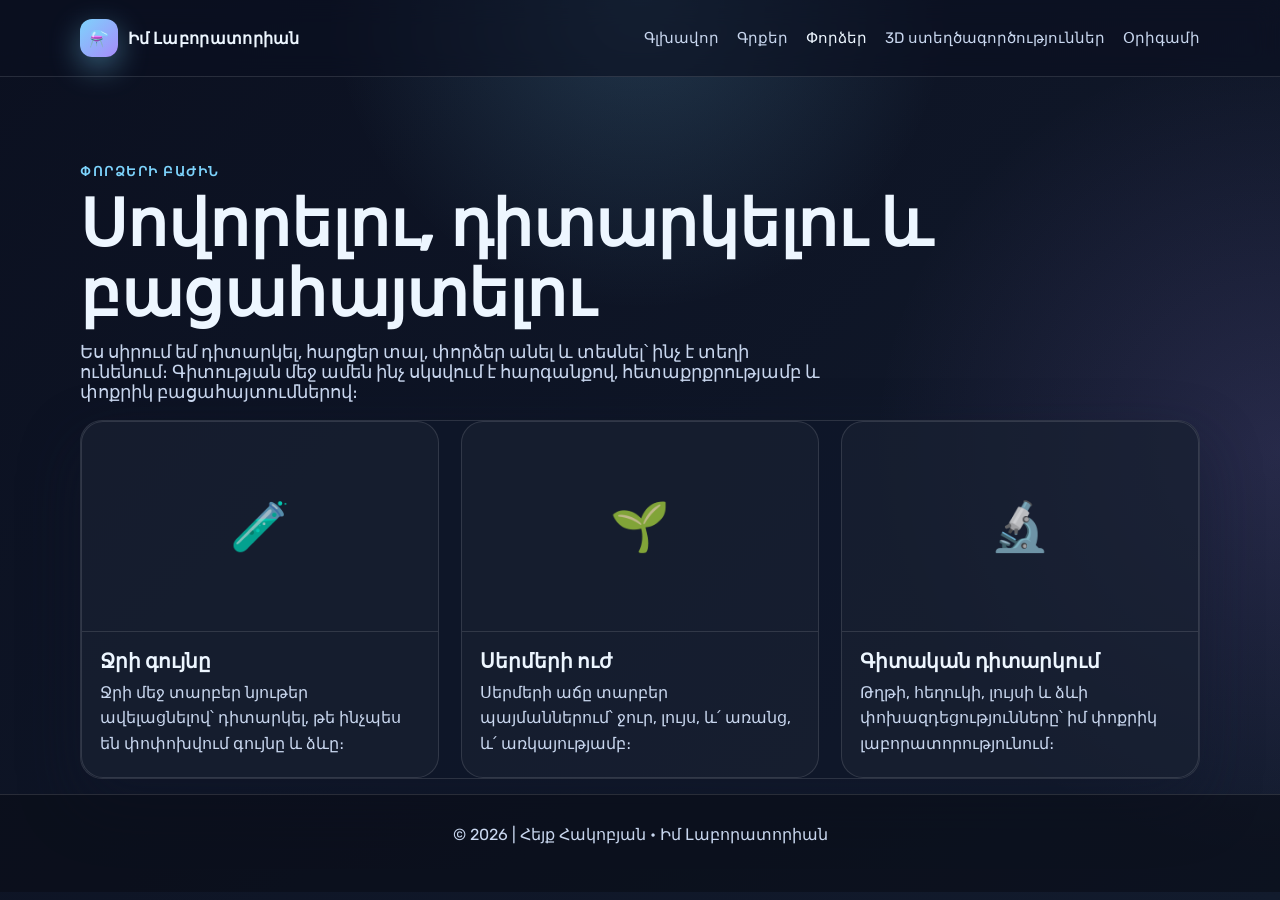
==== pages/3d-creations.html @ 31de684d "Create a simple Armenian creative lab website for Hayk's creations and project structure." ====
<!DOCTYPE html>
<html lang="hy">
  <head>
    <meta charset="UTF-8" />
    <meta name="viewport" content="width=device-width, initial-scale=1.0" />
    <title>Փորձեր • Իմ Լաբորատորիան</title>
    <link rel="preconnect" href="https://fonts.googleapis.com" />
    <link rel="preconnect" href="https://fonts.gstatic.com" crossorigin />
    <link href="https://fonts.googleapis.com/css2?family=Rubik:wght@400;500;700;800&display=swap" rel="stylesheet" />
    <link rel="stylesheet" href="../css/global.css" />
    <link rel="stylesheet" href="../css/home.css" />
  </head>
  <body class="experiments-page">
    <header class="topbar">
      <div class="container nav-wrap">
        <a class="brand" href="../index.html">
          <span class="brand-mark">⚗️</span>
          <span>Իմ Լաբորատորիան</span>
        </a>

        <nav class="main-nav" aria-label="Հիմնական նավիգացիա">
          <a href="../index.html">Գլխավոր</a>
          <a href="books.html">Գրքեր</a>
          <a href="experiments.html" class="active">Փորձեր</a>
          <a href="3d-creations.html">3D ստեղծագործություններ</a>
          <a href="origamis.html">Օրիգամի</a>
        </nav>
      </div>
    </header>

    <main class="page-shell container">
      <section class="page-hero">
        <p class="eyebrow">Փորձերի բաժին</p>
        <h1 class="page-title">Սովորելու, դիտարկելու և բացահայտելու</h1>
        <p class="page-subtitle">
          Ես սիրում եմ դիտարկել, հարցեր տալ, փորձեր անել և տեսնել՝ ինչ է տեղի ունենում։
          Գիտության մեջ ամեն ինչ սկսվում է հարգանքով, հետաքրքրությամբ և փոքրիկ բացահայտումներով։
        </p>
      </section>

      <section class="page-hero-block content-panel">
        <div class="gallery-grid">
          <figure class="gallery-item">
            <div class="gallery-visual">🧪</div>
            <figcaption>
              <h3>Ջրի գույնը</h3>
              <p>Ջրի մեջ տարբեր նյութեր ավելացնելով՝ դիտարկել, թե ինչպես են փոփոխվում գույնը և ձևը։</p>
            </figcaption>
          </figure>

          <figure class="gallery-item">
            <div class="gallery-visual">🌱</div>
            <figcaption>
              <h3>Սերմերի ուժ</h3>
              <p>Սերմերի աճը տարբեր պայմաններում՝ ջուր, լույս, և՛ առանց, և՛ առկայությամբ։</p>
            </figcaption>
          </figure>

          <figure class="gallery-item">
            <div class="gallery-visual">🔬</div>
            <figcaption>
              <h3>Գիտական դիտարկում</h3>
              <p>Թղթի, հեղուկի, լույսի և ձևի փոխազդեցությունները՝ իմ փոքրիկ լաբորատորությունում։</p>
            </figcaption>
          </figure>
        </div>
      </section>
    </main>

    <footer class="site-footer">
      <div class="container footer-wrap">
        <p>© 2026 | Հեյք Հակոբյան • Իմ Լաբորատորիան</p>
      </div>
    </footer>
  </body>
</html>
---- css/global.css ----
* {
  margin: 0;
  padding: 0;
  box-sizing: border-box;
}

:root {
  --bg-dark: #0b1020;
  --bg-mid: #121b2d;
  --panel: rgba(17, 24, 39, 0.74);
  --panel-light: rgba(255, 255, 255, 0.08);
  --text: #edf6ff;
  --muted: #c9d7ef;
  --accent: #7dd3fc;
  --accent-2: #a78bfa;
  --accent-3: #f9a8d4;
  --success: #34d399;
  --shadow: 0 24px 60px rgba(15, 23, 42, 0.45);
  --border: rgba(255, 255, 255, 0.12);
  --radius: 22px;
}

html {
  scroll-behavior: smooth;
}

body {
  font-family: "Rubik", sans-serif;
  color: var(--text);
  background:
    radial-gradient(circle at top, rgba(125, 211, 252, 0.18), transparent 28%),
    radial-gradient(circle at right, rgba(167, 139, 250, 0.15), transparent 30%),
    linear-gradient(135deg, var(--bg-dark) 0%, var(--bg-mid) 100%);
  min-height: 100vh;
}

img {
  max-width: 100%;
  display: block;
}

a {
  text-decoration: none;
  color: inherit;
}

button,
input,
textarea,
select {
  font: inherit;
}

.container {
  width: min(1120px, calc(100% - 32px));
  margin: 0 auto;
}

.topbar {
  position: sticky;
  top: 0;
  z-index: 20;
  backdrop-filter: blur(12px);
  background: rgba(11, 16, 32, 0.6);
  border-bottom: 1px solid var(--border);
}

.nav-wrap {
  display: flex;
  align-items: center;
  justify-content: space-between;
  min-height: 76px;
  gap: 20px;
}

.brand {
  display: inline-flex;
  align-items: center;
  gap: 10px;
  font-weight: 700;
  letter-spacing: 0.02em;
}

.brand-mark {
  display: inline-flex;
  align-items: center;
  justify-content: center;
  width: 38px;
  height: 38px;
  border-radius: 12px;
  background: linear-gradient(135deg, var(--accent), var(--accent-2));
  box-shadow: 0 10px 30px rgba(125, 211, 252, 0.42);
}

.main-nav {
  display: flex;
  align-items: center;
  flex-wrap: wrap;
  gap: 18px;
}

.main-nav a {
  color: var(--muted);
  font-size: 0.95rem;
  transition: color 0.2s ease;
}

.main-nav a:hover,
.main-nav a.active {
  color: var(--text);
}

main {
  padding-bottom: 72px;
}

.site-footer {
  padding: 30px 0 48px;
  border-top: 1px solid var(--border);
  background: rgba(9, 13, 22, 0.6);
}

.footer-wrap {
  display: flex;
  justify-content: center;
  color: var(--muted);
  text-align: center;
}

.section-heading {
  margin-bottom: 26px;
}

.eyebrow {
  display: inline-block;
  margin-bottom: 10px;
  color: var(--accent);
  font-size: 0.8rem;
  letter-spacing: 0.12em;
  text-transform: uppercase;
}

h1, h2, h3, h4 {
  line-height: 1.1;
}

h1 {
  font-size: clamp(2.3rem, 4vw, 4.5rem);
  margin-bottom: 18px;
}

h2 {
  font-size: clamp(1.8rem, 2.5vw, 2.8rem);
}

h3 {
  font-size: 1.5rem;
}

.button {
  display: inline-flex;
  align-items: center;
  justify-content: center;
  min-height: 48px;
  padding: 0 22px;
  border-radius: 999px;
  border: 1px solid transparent;
  font-weight: 700;
  transition: transform 0.2s ease, box-shadow 0.2s ease, border-color 0.2s ease;
}

.button:hover {
  transform: translateY(-2px);
}

.button.primary {
  background: linear-gradient(135deg, var(--accent), var(--accent-2));
  color: #07111c;
  box-shadow: 0 18px 36px rgba(125, 211, 252, 0.32);
}

.button.secondary {
  border-color: var(--border);
  background: rgba(255, 255, 255, 0.04);
  color: var(--text);
}

.page-shell {
  padding: 52px 0 15px;
}

.page-hero {
  padding: 32px 0 18px;
}

.page-title {
  font-size: clamp(2.4rem, 5vw, 4rem);
  margin-bottom: 12px;
}

.page-subtitle {
  max-width: 760px;
  font-size: 1.1rem;
  color: var(--muted);
}

.content-panel {
  background: rgba(15, 23, 42, 0.75);
  border: 1px solid var(--border);
  border-radius: var(--radius);
  box-shadow: var(--shadow);
}

.gallery-grid {
  display: grid;
  grid-template-columns: repeat(auto-fit, minmax(220px, 1fr));
  gap: 22px;
}

.gallery-item {
  border-radius: var(--radius);
  border: 1px solid var(--border);
  background: rgba(255, 255, 255, 0.03);
  overflow: hidden;
}

.gallery-visual {
  min-height: 210px;
  display: flex;
  align-items: center;
  justify-content: center;
  font-size: 3rem;
  color: rgba(255, 255, 255, 0.82);
  border-bottom: 1px solid var(--border);
}

.gallery-item figcaption {
  padding: 18px 18px 20px;
}

.gallery-item h3 {
  margin-bottom: 8px;
  font-size: 1.25rem;
}

.gallery-item p {
  color: var(--muted);
  line-height: 1.6;
}

@media (max-width: 720px) {
  .nav-wrap {
    flex-direction: column;
    justify-content: center;
    padding: 18px 0 16px;
  }

  .main-nav {
    justify-content: center;
  }
}
---- css/home.css ----
.home-page {
  background:
    radial-gradient(circle at top left, rgba(125, 211, 252, 0.18), transparent 26%),
    radial-gradient(circle at bottom right, rgba(196, 181, 253, 0.18), transparent 30%),
    linear-gradient(180deg, #090d1a 0%, #0f172a 100%);
}

.hero {
  display: grid;
  grid-template-columns: 1.1fr 0.9fr;
  gap: 48px;
  align-items: center;
  padding: 70px 0 40px;
}

.eyebrow {
  font-weight: 700;
}

.hero-copy .subtitle {
  max-width: 620px;
  margin-bottom: 30px;
  color: var(--muted);
  font-size: 1.1rem;
  line-height: 1.7;
}

.hero-actions {
  display: flex;
  gap: 16px;
  flex-wrap: wrap;
}

.hero-visual {
  position: relative;
  min-height: 430px;
  display: grid;
  place-items: center;
  border: 1px solid var(--border);
  border-radius: 30px;
  background: rgba(15, 23, 42, 0.65);
  overflow: hidden;
  box-shadow: var(--shadow);
}

.planet {
  width: 270px;
  height: 270px;
  border-radius: 50%;
  background: radial-gradient(circle at 30% 30%, #fef3c7 0%, #e0f2fe 16%, #7dd3fc 35%, #a78bfa 70%, #1f2937 100%);
  box-shadow: 0 0 0 18px rgba(125, 211, 252, 0.12), 0 0 80px rgba(167, 139, 250, 0.38);
}

.orb {
  position: absolute;
  border-radius: 50%;
  background: rgba(125, 211, 252, 0.7);
  filter: blur(0.5px);
}

.orb-one {
  width: 22px;
  height: 22px;
  top: 20%;
  left: 18%;
}

.orb-two {
  width: 28px;
  height: 28px;
  top: 30%;
  right: 20%;
  background: rgba(249, 168, 212, 0.8);
}

.lab-card {
  position: absolute;
  right: 24px;
  bottom: 24px;
  display: flex;
  flex-direction: column;
  gap: 10px;
  min-width: 180px;
  padding: 18px 18px 16px;
  border: 1px solid rgba(255, 255, 255, 0.12);
  background: rgba(12, 16, 30, 0.8);
  border-radius: 18px;
  backdrop-filter: blur(8px);
}

.lab-tag {
  color: var(--accent);
  font-size: 0.75rem;
  text-transform: uppercase;
  letter-spacing: 0.12em;
}

.lab-card strong {
  font-size: 1.2rem;
}

.lab-card small {
  color: var(--muted);
}

.featured,
.categories,
.lab-notes {
  padding-top: 44px;
}

.feature-card {
  display: grid;
  grid-template-columns: 0.8fr 1.2fr;
  gap: 28px;
  padding: 24px;
  border: 1px solid var(--border);
  border-radius: var(--radius);
  background: rgba(15, 23, 42, 0.82);
  box-shadow: var(--shadow);
}

.book-cover {
  min-height: 320px;
  border-radius: 24px;
  display: flex;
  flex-direction: column;
  justify-content: flex-end;
  gap: 12px;
  padding: 24px;
  background: linear-gradient(135deg, rgba(167, 139, 250, 0.92), rgba(59, 130, 246, 0.8), rgba(15, 23, 42, 0.8));
  border: 1px solid rgba(255, 255, 255, 0.18);
}

.cover-label {
  display: inline-flex;
  align-self: flex-start;
  padding: 8px 12px;
  border-radius: 999px;
  background: rgba(15, 23, 42, 0.25);
  font-size: 0.76rem;
  letter-spacing: 0.1em;
  text-transform: uppercase;
}

.book-cover h3 {
  font-size: clamp(2rem, 3vw, 3rem);
  line-height: 1.1;
}

.feature-content {
  display: flex;
  flex-direction: column;
  justify-content: center;
}

.feature-content p {
  color: var(--muted);
  line-height: 1.8;
  margin-bottom: 18px;
}

.feature-content ul {
  list-style: none;
  display: flex;
  flex-wrap: wrap;
  gap: 10px;
  margin: 0 0 26px;
}

.feature-content li {
  padding: 8px 12px;
  border-radius: 999px;
  background: rgba(125, 211, 252, 0.12);
  color: var(--text);
  border: 1px solid rgba(125, 211, 252, 0.2);
}

.category-grid {
  display: grid;
  grid-template-columns: repeat(auto-fit, minmax(220px, 1fr));
  gap: 22px;
}

.category-card {
  display: flex;
  flex-direction: column;
  gap: 12px;
  min-height: 220px;
  padding: 24px 22px;
  border-radius: var(--radius);
  border: 1px solid rgba(255, 255, 255, 0.1);
  box-shadow: var(--shadow);
  transition: transform 0.2s ease, border-color 0.2s ease;
}

.category-card:hover {
  transform: translateY(-4px);
  border-color: rgba(255, 255, 255, 0.25);
}

.category-card .icon {
  font-size: 2.4rem;
}

.category-card p {
  color: rgba(237, 246, 255, 0.82);
  line-height: 1.7;
}

.category-card.books {
  background: linear-gradient(135deg, rgba(59, 130, 246, 0.18), rgba(168, 85, 247, 0.16));
}

.category-card.experiments {
  background: linear-gradient(135deg, rgba(16, 185, 129, 0.18), rgba(59, 130, 246, 0.16));
}

.category-card.d3 {
  background: linear-gradient(135deg, rgba(244, 114, 182, 0.18), rgba(249, 115, 22, 0.18));
}

.category-card.origami {
  background: linear-gradient(135deg, rgba(251, 191, 36, 0.18), rgba(34, 197, 94, 0.1));
}

.notes-grid {
  display: grid;
  grid-template-columns: repeat(auto-fit, minmax(220px, 1fr));
  gap: 22px;
}

.note {
  padding: 24px 22px;
  border: 1px solid var(--border);
  border-radius: var(--radius);
  background: rgba(15, 23, 42, 0.72);
}

.note span {
  display: inline-flex;
  margin-bottom: 18px;
  color: var(--accent);
  font-weight: 800;
  font-size: 1.3rem;
}

.note p {
  margin-top: 10px;
  color: var(--muted);
  line-height: 1.7;
}

@media (max-width: 820px) {
  .hero,
  .feature-card {
    grid-template-columns: 1fr;
  }

  .hero {
    padding-top: 48px;
  }
}
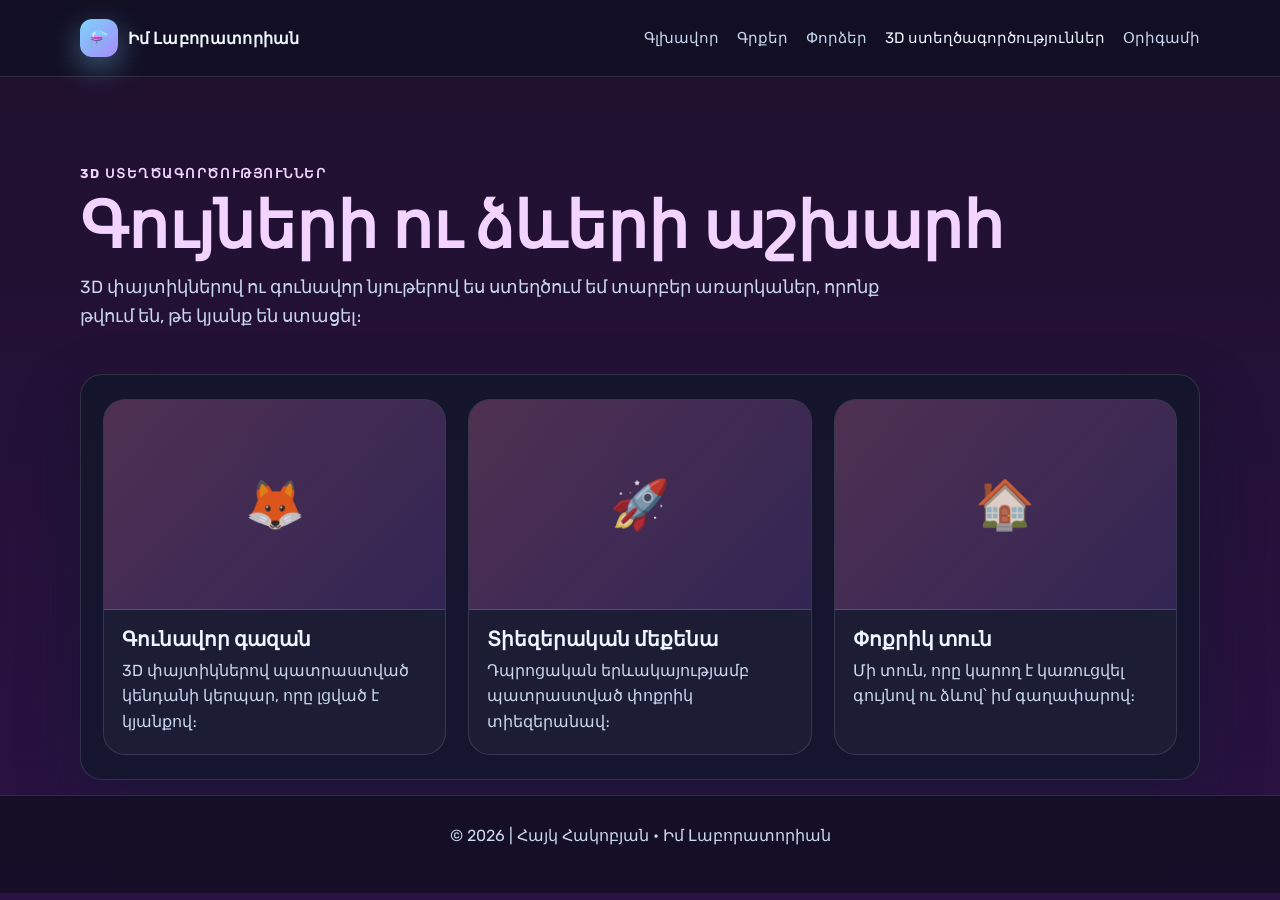
==== commit 12410af3: "Fix page structure and make the site responsive on mobile and tablet - Put each section page back in" ====
--- a/pages/3d-creations.html
+++ b/pages/3d-creations.html
@@ -3,14 +3,16 @@
   <head>
     <meta charset="UTF-8" />
     <meta name="viewport" content="width=device-width, initial-scale=1.0" />
-    <title>Փորձեր • Իմ Լաբորատորիան</title>
+    <title>3D ստեղծագործություններ • Իմ Լաբորատորիան</title>
     <link rel="preconnect" href="https://fonts.googleapis.com" />
     <link rel="preconnect" href="https://fonts.gstatic.com" crossorigin />
     <link href="https://fonts.googleapis.com/css2?family=Rubik:wght@400;500;700;800&display=swap" rel="stylesheet" />
     <link rel="stylesheet" href="../css/global.css" />
-    <link rel="stylesheet" href="../css/home.css" />
+    <link rel="stylesheet" href="../css/pages.css" />
+    <link rel="stylesheet" href="../css/animations.css" />
+    <script src="../js/menu.js"></script>
   </head>
-  <body class="experiments-page">
+  <body class="d3-page">
     <header class="topbar">
       <div class="container nav-wrap">
         <a class="brand" href="../index.html">
@@ -18,11 +20,17 @@
           <span>Իմ Լաբորատորիան</span>
         </a>
 
-        <nav class="main-nav" aria-label="Հիմնական նավիգացիա">
+        <button class="nav-toggle" type="button" aria-expanded="false" aria-controls="main-nav" aria-label="Մենյու">
+          <span class="nav-toggle-bar"></span>
+          <span class="nav-toggle-bar"></span>
+          <span class="nav-toggle-bar"></span>
+        </button>
+
+        <nav id="main-nav" class="main-nav" aria-label="Հիմնական նավիգացիա">
           <a href="../index.html">Գլխավոր</a>
           <a href="books.html">Գրքեր</a>
-          <a href="experiments.html" class="active">Փորձեր</a>
-          <a href="3d-creations.html">3D ստեղծագործություններ</a>
+          <a href="experiments.html">Փորձեր</a>
+          <a href="3d-creations.html" class="active">3D ստեղծագործություններ</a>
           <a href="origamis.html">Օրիգամի</a>
         </nav>
       </div>
@@ -30,37 +38,37 @@
 
     <main class="page-shell container">
       <section class="page-hero">
-        <p class="eyebrow">Փորձերի բաժին</p>
-        <h1 class="page-title">Սովորելու, դիտարկելու և բացահայտելու</h1>
+        <p class="eyebrow">3D ստեղծագործություններ</p>
+        <h1 class="page-title">Գույների ու ձևերի աշխարհ</h1>
         <p class="page-subtitle">
-          Ես սիրում եմ դիտարկել, հարցեր տալ, փորձեր անել և տեսնել՝ ինչ է տեղի ունենում։
-          Գիտության մեջ ամեն ինչ սկսվում է հարգանքով, հետաքրքրությամբ և փոքրիկ բացահայտումներով։
+          3D փայտիկներով ու գունավոր նյութերով ես ստեղծում եմ տարբեր առարկաներ, որոնք
+          թվում են, թե կյանք են ստացել։
         </p>
       </section>
 
       <section class="page-hero-block content-panel">
         <div class="gallery-grid">
           <figure class="gallery-item">
-            <div class="gallery-visual">🧪</div>
+            <div class="gallery-visual">🦊</div>
             <figcaption>
-              <h3>Ջրի գույնը</h3>
-              <p>Ջրի մեջ տարբեր նյութեր ավելացնելով՝ դիտարկել, թե ինչպես են փոփոխվում գույնը և ձևը։</p>
+              <h3>Գունավոր գազան</h3>
+              <p>3D փայտիկներով պատրաստված կենդանի կերպար, որը լցված է կյանքով։</p>
             </figcaption>
           </figure>
 
           <figure class="gallery-item">
-            <div class="gallery-visual">🌱</div>
+            <div class="gallery-visual">🚀</div>
             <figcaption>
-              <h3>Սերմերի ուժ</h3>
-              <p>Սերմերի աճը տարբեր պայմաններում՝ ջուր, լույս, և՛ առանց, և՛ առկայությամբ։</p>
+              <h3>Տիեզերական մեքենա</h3>
+              <p>Դպրոցական երևակայությամբ պատրաստված փոքրիկ տիեզերանավ։</p>
             </figcaption>
           </figure>
 
           <figure class="gallery-item">
-            <div class="gallery-visual">🔬</div>
+            <div class="gallery-visual">🏠</div>
             <figcaption>
-              <h3>Գիտական դիտարկում</h3>
-              <p>Թղթի, հեղուկի, լույսի և ձևի փոխազդեցությունները՝ իմ փոքրիկ լաբորատորությունում։</p>
+              <h3>Փոքրիկ տուն</h3>
+              <p>Մի տուն, որը կարող է կառուցվել գույնով ու ձևով՝ իմ գաղափարով։</p>
             </figcaption>
           </figure>
         </div>
@@ -69,25 +77,8 @@
 
     <footer class="site-footer">
       <div class="container footer-wrap">
-        <p>© 2026 | Հեյք Հակոբյան • Իմ Լաբորատորիան</p>
+        <p>© 2026 | Հայկ Հակոբյան • Իմ Լաբորատորիան</p>
       </div>
     </footer>
   </body>
 </html>
-
-
-
-
-
-
-
-
-
-
-
-
-
-
-
-
-
--- a/css/global.css
+++ b/css/global.css
@@ -18,10 +18,13 @@
   --shadow: 0 24px 60px rgba(15, 23, 42, 0.45);
   --border: rgba(255, 255, 255, 0.12);
   --radius: 22px;
+  --topbar-height: 76px;
 }
 
 html {
   scroll-behavior: smooth;
+  -webkit-text-size-adjust: 100%;
+  text-size-adjust: 100%;
 }
 
 body {
@@ -32,6 +35,8 @@
     radial-gradient(circle at right, rgba(167, 139, 250, 0.15), transparent 30%),
     linear-gradient(135deg, var(--bg-dark) 0%, var(--bg-mid) 100%);
   min-height: 100vh;
+  overflow-wrap: break-word;
+  -webkit-tap-highlight-color: transparent;
 }
 
 img {
@@ -51,6 +56,11 @@
   font: inherit;
 }
 
+:focus-visible {
+  outline: 2px solid var(--accent);
+  outline-offset: 3px;
+}
+
 .container {
   width: min(1120px, calc(100% - 32px));
   margin: 0 auto;
@@ -60,6 +70,7 @@
   position: sticky;
   top: 0;
   z-index: 20;
+  -webkit-backdrop-filter: blur(12px);
   backdrop-filter: blur(12px);
   background: rgba(11, 16, 32, 0.6);
   border-bottom: 1px solid var(--border);
@@ -69,7 +80,7 @@
   display: flex;
   align-items: center;
   justify-content: space-between;
-  min-height: 76px;
+  min-height: var(--topbar-height);
   gap: 20px;
 }
 
@@ -77,6 +88,7 @@
   display: inline-flex;
   align-items: center;
   gap: 10px;
+  min-height: 44px;
   font-weight: 700;
   letter-spacing: 0.02em;
 }
@@ -85,6 +97,7 @@
   display: inline-flex;
   align-items: center;
   justify-content: center;
+  flex-shrink: 0;
   width: 38px;
   height: 38px;
   border-radius: 12px;
@@ -102,12 +115,50 @@
 .main-nav a {
   color: var(--muted);
   font-size: 0.95rem;
-  transition: color 0.2s ease;
+  padding: 8px 0;
+  transition: color 0.2s ease, background 0.2s ease;
 }
 
 .main-nav a:hover,
 .main-nav a.active {
   color: var(--text);
+}
+
+/* ☰ menu button, shown only on phones and tablets (see the media queries below) */
+.nav-toggle {
+  display: none;
+  flex-direction: column;
+  align-items: center;
+  justify-content: center;
+  gap: 5px;
+  flex-shrink: 0;
+  width: 44px;
+  height: 44px;
+  border: 1px solid var(--border);
+  border-radius: 12px;
+  background: rgba(255, 255, 255, 0.04);
+  color: var(--text);
+  cursor: pointer;
+}
+
+.nav-toggle-bar {
+  width: 20px;
+  height: 2px;
+  border-radius: 2px;
+  background: currentColor;
+  transition: transform 0.2s ease, opacity 0.2s ease;
+}
+
+.nav-open .nav-toggle-bar:nth-child(1) {
+  transform: translateY(7px) rotate(45deg);
+}
+
+.nav-open .nav-toggle-bar:nth-child(2) {
+  opacity: 0;
+}
+
+.nav-open .nav-toggle-bar:nth-child(3) {
+  transform: translateY(-7px) rotate(-45deg);
 }
 
 main {
@@ -136,25 +187,27 @@
   margin-bottom: 10px;
   color: var(--accent);
   font-size: 0.8rem;
+  font-weight: 700;
   letter-spacing: 0.12em;
   text-transform: uppercase;
 }
 
 h1, h2, h3, h4 {
   line-height: 1.1;
+  overflow-wrap: anywhere;
 }
 
 h1 {
-  font-size: clamp(2.3rem, 4vw, 4.5rem);
+  font-size: clamp(1.75rem, 0.9rem + 4vw, 4.5rem);
   margin-bottom: 18px;
 }
 
 h2 {
-  font-size: clamp(1.8rem, 2.5vw, 2.8rem);
+  font-size: clamp(1.6rem, 1.1rem + 2.2vw, 2.8rem);
 }
 
 h3 {
-  font-size: 1.5rem;
+  font-size: clamp(1.25rem, 1.1rem + 0.6vw, 1.5rem);
 }
 
 .button {
@@ -166,11 +219,12 @@
   border-radius: 999px;
   border: 1px solid transparent;
   font-weight: 700;
+  text-align: center;
   transition: transform 0.2s ease, box-shadow 0.2s ease, border-color 0.2s ease;
 }
 
-.button:hover {
-  transform: translateY(-2px);
+.button:active {
+  transform: scale(0.98);
 }
 
 .button.primary {
@@ -194,13 +248,14 @@
 }
 
 .page-title {
-  font-size: clamp(2.4rem, 5vw, 4rem);
+  font-size: clamp(1.75rem, 0.9rem + 4vw, 4rem);
   margin-bottom: 12px;
 }
 
 .page-subtitle {
   max-width: 760px;
-  font-size: 1.1rem;
+  font-size: clamp(1rem, 0.95rem + 0.3vw, 1.1rem);
+  line-height: 1.6;
   color: var(--muted);
 }
 
@@ -211,10 +266,11 @@
   box-shadow: var(--shadow);
 }
 
+/* Gallery: 1 column on phones, 2 on tablets, 3 on wide screens */
 .gallery-grid {
   display: grid;
-  grid-template-columns: repeat(auto-fit, minmax(220px, 1fr));
-  gap: 22px;
+  grid-template-columns: minmax(0, 1fr);
+  gap: 16px;
 }
 
 .gallery-item {
@@ -248,56 +304,134 @@
   line-height: 1.6;
 }
 
-@media (max-width: 720px) {
+@media (hover: hover) {
+  .button:hover {
+    transform: translateY(-2px);
+  }
+}
+
+@media (min-width: 600px) {
+  .gallery-grid {
+    grid-template-columns: repeat(2, minmax(0, 1fr));
+    gap: 20px;
+  }
+
+  /* An odd last card fills the whole row instead of sitting alone */
+  .gallery-item:last-child:nth-child(odd) {
+    grid-column: 1 / -1;
+  }
+}
+
+@media (min-width: 900px) {
+  .gallery-grid {
+    grid-template-columns: repeat(3, minmax(0, 1fr));
+    gap: 22px;
+  }
+
+  .gallery-item:last-child:nth-child(odd) {
+    grid-column: auto;
+  }
+}
+
+/* Phones and tablets: compact top bar with the ☰ menu */
+@media (max-width: 899.98px) {
+  :root {
+    --topbar-height: 64px;
+  }
+
   .nav-wrap {
+    flex-wrap: wrap;
+    gap: 12px;
+  }
+
+  /* Without JavaScript the links simply wrap under the logo */
+  .main-nav {
+    gap: 4px 16px;
+    padding-bottom: 8px;
+  }
+
+  .js .nav-wrap {
+    flex-wrap: nowrap;
+  }
+
+  .js .nav-toggle {
+    display: inline-flex;
+  }
+
+  .js .main-nav {
+    display: none;
+    position: absolute;
+    top: 100%;
+    left: 0;
+    right: 0;
     flex-direction: column;
-    justify-content: center;
-    padding: 18px 0 16px;
-  }
-
-  .main-nav {
-    justify-content: center;
-  }
-}
-
-
-
-
-
-
-
-
-
-
-
-
-
-
-
-
-
-
-
-
-
-
-
-
-
-
-
-
-
-
-
-
-
-
-
-
-
-
-
-
-
-
+    align-items: stretch;
+    gap: 4px;
+    max-height: calc(100vh - var(--topbar-height));
+    overflow-y: auto;
+    padding: 10px 16px 18px;
+    background: var(--bg-dark);
+    border-bottom: 1px solid var(--border);
+    box-shadow: var(--shadow);
+  }
+
+  .js.nav-open .main-nav,
+  .nav-open .main-nav {
+    display: flex;
+  }
+
+  .js .main-nav a {
+    display: flex;
+    align-items: center;
+    min-height: 48px;
+    padding: 0 14px;
+    border-radius: 12px;
+    font-size: 1.05rem;
+  }
+
+  .js .main-nav a.active {
+    background: rgba(255, 255, 255, 0.07);
+  }
+}
+
+/* Phones */
+@media (max-width: 599.98px) {
+  main {
+    padding-bottom: 48px;
+  }
+
+  .section-heading {
+    margin-bottom: 18px;
+  }
+
+  .page-shell {
+    padding-top: 24px;
+  }
+
+  .page-hero {
+    padding: 16px 0 12px;
+  }
+
+  .gallery-visual {
+    min-height: 150px;
+  }
+
+  .site-footer {
+    padding: 24px 0 32px;
+    font-size: 0.9rem;
+  }
+}
+
+@media (prefers-reduced-motion: reduce) {
+  html {
+    scroll-behavior: auto;
+  }
+
+  *,
+  *::before,
+  *::after {
+    animation-duration: 0.01ms !important;
+    animation-iteration-count: 1 !important;
+    transition-duration: 0.01ms !important;
+  }
+}
--- a/css/pages.css
+++ b/css/pages.css
@@ -0,0 +1,130 @@
+body {
+  background:
+    radial-gradient(circle at top left, rgba(125, 211, 252, 0.12), transparent 28%),
+    linear-gradient(180deg, #120d1b 0%, #101827 100%);
+}
+
+.page-shell {
+  padding-top: 54px;
+}
+
+.page-hero {
+  margin-bottom: 26px;
+}
+
+.page-title {
+  margin-bottom: 12px;
+}
+
+.page-subtitle {
+  max-width: 800px;
+}
+
+.category-layout {
+  display: grid;
+  grid-template-columns: repeat(auto-fit, minmax(240px, 1fr));
+  gap: 22px;
+}
+
+.category-card.page-card {
+  min-height: 260px;
+  padding: 22px;
+}
+
+.page-card .icon {
+  font-size: 2.5rem;
+}
+
+.books-page {
+  background: linear-gradient(180deg, #0f172a 0%, #1e1b4b 100%);
+}
+
+.books-page .page-title, .books-page .eyebrow {
+  color: #dbeafe;
+}
+
+.books-page .category-card.page-card {
+  background: linear-gradient(135deg, rgba(99, 102, 241, 0.18), rgba(59, 130, 246, 0.12));
+}
+
+.experiments-page {
+  background: linear-gradient(180deg, #07151a 0%, #10232b 100%);
+}
+
+.experiments-page .page-title, .experiments-page .eyebrow {
+  color: #bbf7d0;
+}
+
+.experiments-page .category-card.page-card {
+  background: linear-gradient(135deg, rgba(16, 185, 129, 0.14), rgba(14, 165, 233, 0.14));
+}
+
+.d3-page {
+  background: linear-gradient(180deg, #1f102c 0%, #2a1244 100%);
+}
+
+.d3-page .page-title, .d3-page .eyebrow {
+  color: #f3d3ff;
+}
+
+.d3-page .category-card.page-card {
+  background: linear-gradient(135deg, rgba(236, 72, 153, 0.18), rgba(99, 102, 241, 0.12));
+}
+
+.origami-page {
+  background: linear-gradient(180deg, #1a1d1f 0%, #1b2e2a 100%);
+}
+
+.origami-page .page-title, .origami-page .eyebrow {
+  color: #fef3c7;
+}
+
+.origami-page .category-card.page-card {
+  background: linear-gradient(135deg, rgba(245, 158, 11, 0.18), rgba(34, 197, 94, 0.14));
+}
+
+.page-topbar {
+  color: inherit;
+}
+
+.page-hero-block {
+  padding: 24px 22px;
+  border: 1px solid var(--border);
+  border-radius: var(--radius);
+  background: rgba(15, 23, 42, 0.7);
+  box-shadow: var(--shadow);
+}
+
+.gallery-item .gallery-visual {
+  background: linear-gradient(135deg, rgba(125, 211, 252, 0.22), rgba(167, 139, 250, 0.18));
+}
+
+.books-page .gallery-item .gallery-visual {
+  background: linear-gradient(135deg, rgba(99, 102, 241, 0.26), rgba(96, 165, 250, 0.14));
+}
+
+.experiments-page .gallery-item .gallery-visual {
+  background: linear-gradient(135deg, rgba(16, 185, 129, 0.2), rgba(14, 165, 233, 0.16));
+}
+
+.d3-page .gallery-item .gallery-visual {
+  background: linear-gradient(135deg, rgba(244, 114, 182, 0.24), rgba(168, 85, 247, 0.16));
+}
+
+.origami-page .gallery-item .gallery-visual {
+  background: linear-gradient(135deg, rgba(251, 191, 36, 0.2), rgba(134, 239, 172, 0.15));
+}
+
+@media (max-width: 599.98px) {
+  .page-shell {
+    padding-top: 24px;
+  }
+
+  .page-hero {
+    margin-bottom: 16px;
+  }
+
+  .page-hero-block {
+    padding: 14px;
+  }
+}
--- a/css/animations.css
+++ b/css/animations.css
@@ -0,0 +1,166 @@
+/* Magical animations for the laboratory */
+
+@keyframes float {
+  0%, 100% {
+    transform: translateY(0px);
+  }
+  50% {
+    transform: translateY(-12px);
+  }
+}
+
+@keyframes glow {
+  0%, 100% {
+    box-shadow: 0 0 20px rgba(125, 211, 252, 0.4), 0 0 40px rgba(167, 139, 250, 0.2);
+  }
+  50% {
+    box-shadow: 0 0 30px rgba(125, 211, 252, 0.6), 0 0 60px rgba(167, 139, 250, 0.4);
+  }
+}
+
+@keyframes shimmer {
+  0% {
+    background-position: -1000px 0;
+  }
+  100% {
+    background-position: 1000px 0;
+  }
+}
+
+@keyframes pulse {
+  0%, 100% {
+    opacity: 1;
+  }
+  50% {
+    opacity: 0.7;
+  }
+}
+
+@keyframes slideInUp {
+  from {
+    opacity: 0;
+    transform: translateY(30px);
+  }
+  to {
+    opacity: 1;
+    transform: translateY(0);
+  }
+}
+
+@keyframes slideInLeft {
+  from {
+    opacity: 0;
+    transform: translateX(-30px);
+  }
+  to {
+    opacity: 1;
+    transform: translateX(0);
+  }
+}
+
+@keyframes slideInRight {
+  from {
+    opacity: 0;
+    transform: translateX(30px);
+  }
+  to {
+    opacity: 1;
+    transform: translateX(0);
+  }
+}
+
+@keyframes scaleIn {
+  from {
+    opacity: 0;
+    transform: scale(0.9);
+  }
+  to {
+    opacity: 1;
+    transform: scale(1);
+  }
+}
+
+.planet {
+  animation: float 3s ease-in-out infinite, glow 3s ease-in-out infinite;
+}
+
+.orb {
+  animation: float 4s ease-in-out infinite;
+}
+
+.orb-two {
+  animation-duration: 5s;
+}
+
+.hero-copy {
+  animation: slideInLeft 0.8s ease-out;
+}
+
+.hero-visual {
+  animation: slideInRight 0.8s ease-out;
+}
+
+.category-card {
+  animation: slideInUp 0.6s ease-out both;
+}
+
+.category-card:nth-child(1) { animation-delay: 0.1s; }
+.category-card:nth-child(2) { animation-delay: 0.2s; }
+.category-card:nth-child(3) { animation-delay: 0.3s; }
+.category-card:nth-child(4) { animation-delay: 0.4s; }
+
+.note {
+  animation: scaleIn 0.5s ease-out both;
+}
+
+.note:nth-child(1) { animation-delay: 0.1s; }
+.note:nth-child(2) { animation-delay: 0.2s; }
+.note:nth-child(3) { animation-delay: 0.3s; }
+
+.gallery-item {
+  animation: scaleIn 0.5s ease-out both;
+}
+
+.gallery-item:nth-child(1) { animation-delay: 0.1s; }
+.gallery-item:nth-child(2) { animation-delay: 0.2s; }
+.gallery-item:nth-child(3) { animation-delay: 0.3s; }
+
+.feature-card {
+  animation: slideInUp 0.7s ease-out;
+}
+
+.button {
+  transition: transform 0.2s ease, box-shadow 0.2s ease, background 0.2s ease;
+}
+
+.gallery-visual {
+  transition: transform 0.3s ease, filter 0.3s ease;
+}
+
+/* Hover effects only for mouse users; on touch screens they stick after a tap */
+@media (hover: hover) {
+  .button:hover {
+    transform: translateY(-3px) scale(1.02);
+  }
+
+  .button.primary:hover {
+    box-shadow: 0 24px 48px rgba(125, 211, 252, 0.42);
+  }
+
+  .category-card:hover .icon {
+    animation: float 1s ease-in-out infinite;
+  }
+
+  .gallery-item:hover .gallery-visual {
+    transform: scale(1.1) rotate(5deg);
+    filter: brightness(1.2);
+  }
+}
+
+/* Phones and tablets: slide in from below, so nothing pokes out sideways */
+@media (max-width: 899.98px) {
+  .hero-copy,
+  .hero-visual {
+    animation-name: slideInUp;
+  }
+}
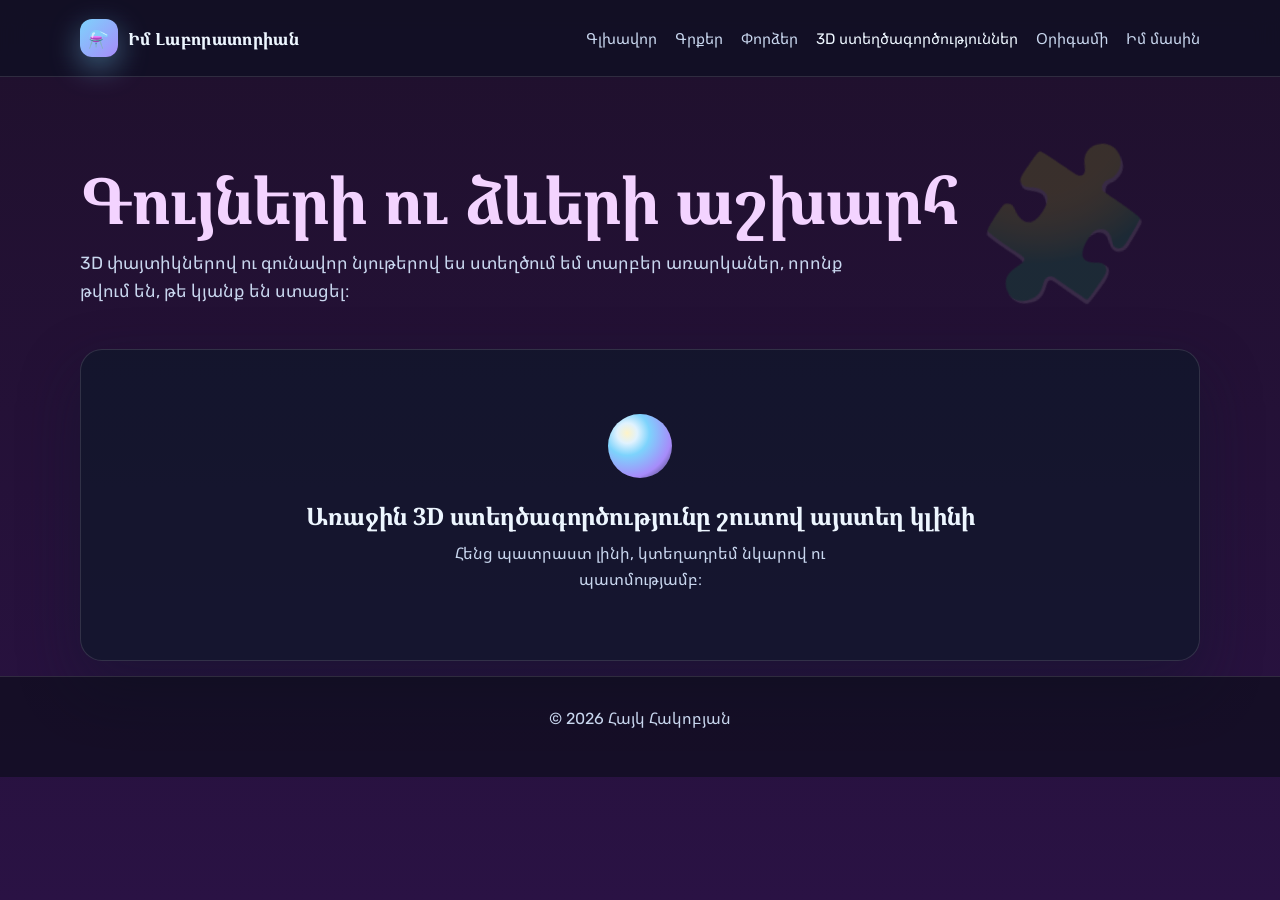
==== commit 5c92c491: "Show only real content, move the bio to its own page, refresh text styles Real content only: - Keep " ====
--- a/pages/3d-creations.html
+++ b/pages/3d-creations.html
@@ -6,7 +6,7 @@
     <title>3D ստեղծագործություններ • Իմ Լաբորատորիան</title>
     <link rel="preconnect" href="https://fonts.googleapis.com" />
     <link rel="preconnect" href="https://fonts.gstatic.com" crossorigin />
-    <link href="https://fonts.googleapis.com/css2?family=Rubik:wght@400;500;700;800&display=swap" rel="stylesheet" />
+    <link href="https://fonts.googleapis.com/css2?family=Noto+Sans+Armenian:wght@400;500;700&family=Noto+Serif+Armenian:wght@600;700;800&family=Rubik:wght@400;500;700;800&display=swap" rel="stylesheet" />
     <link rel="stylesheet" href="../css/global.css" />
     <link rel="stylesheet" href="../css/pages.css" />
     <link rel="stylesheet" href="../css/animations.css" />
@@ -32,13 +32,14 @@
           <a href="experiments.html">Փորձեր</a>
           <a href="3d-creations.html" class="active">3D ստեղծագործություններ</a>
           <a href="origamis.html">Օրիգամի</a>
+          <a href="about.html">Իմ մասին</a>
         </nav>
       </div>
     </header>
 
     <main class="page-shell container">
       <section class="page-hero">
-        <p class="eyebrow">3D ստեղծագործություններ</p>
+        <span class="page-mark" aria-hidden="true">🧩</span>
         <h1 class="page-title">Գույների ու ձևերի աշխարհ</h1>
         <p class="page-subtitle">
           3D փայտիկներով ու գունավոր նյութերով ես ստեղծում եմ տարբեր առարկաներ, որոնք
@@ -47,37 +48,37 @@
       </section>
 
       <section class="page-hero-block content-panel">
+        <div class="empty-state">
+          <span class="empty-orb" aria-hidden="true"></span>
+          <p class="empty-title">Առաջին 3D ստեղծագործությունը շուտով այստեղ կլինի</p>
+          <p>Հենց պատրաստ լինի, կտեղադրեմ նկարով ու պատմությամբ։</p>
+        </div>
+
+        <!--
+          Երբ առաջին աշխատանքը պատրաստ լինի.
+          1. Ջնջիր վերևի empty-state բլոկը։
+          2. Նկարը դիր assets/images/ թղթապանակում։
+          3. Հանիր այս մեկնաբանության սկզբի և վերջի նշանները, որ ներքևի կոդը երևա։
+          Ամեն նոր աշխատանքի համար պատճենիր մեկ <figure>…</figure>։
+
         <div class="gallery-grid">
           <figure class="gallery-item">
-            <div class="gallery-visual">🦊</div>
+            <div class="gallery-visual">
+              <img src="../assets/images/first-3d.jpg" width="1200" height="900" alt="3D ստեղծագործության նկարը" loading="lazy" />
+            </div>
             <figcaption>
-              <h3>Գունավոր գազան</h3>
-              <p>3D փայտիկներով պատրաստված կենդանի կերպար, որը լցված է կյանքով։</p>
-            </figcaption>
-          </figure>
-
-          <figure class="gallery-item">
-            <div class="gallery-visual">🚀</div>
-            <figcaption>
-              <h3>Տիեզերական մեքենա</h3>
-              <p>Դպրոցական երևակայությամբ պատրաստված փոքրիկ տիեզերանավ։</p>
-            </figcaption>
-          </figure>
-
-          <figure class="gallery-item">
-            <div class="gallery-visual">🏠</div>
-            <figcaption>
-              <h3>Փոքրիկ տուն</h3>
-              <p>Մի տուն, որը կարող է կառուցվել գույնով ու ձևով՝ իմ գաղափարով։</p>
+              <h3>Վերնագիր</h3>
+              <p>Կարճ նկարագրություն՝ ինչ եմ արել և ինչ ստացվեց։</p>
             </figcaption>
           </figure>
         </div>
+        -->
       </section>
     </main>
 
     <footer class="site-footer">
       <div class="container footer-wrap">
-        <p>© 2026 | Հայկ Հակոբյան • Իմ Լաբորատորիան</p>
+        <p>© 2026 Հայկ Հակոբյան</p>
       </div>
     </footer>
   </body>
--- a/css/global.css
+++ b/css/global.css
@@ -19,16 +19,21 @@
   --border: rgba(255, 255, 255, 0.12);
   --radius: 22px;
   --topbar-height: 76px;
+  /* Rubik has no Armenian letters, so Armenian text uses the Noto Armenian fonts */
+  --font-body: "Rubik", "Noto Sans Armenian", sans-serif;
+  --font-display: "Noto Serif Armenian", "Rubik", serif;
 }
 
 html {
+  /* Slide-in animations start slightly off-screen; never let them cause sideways scrolling */
+  overflow-x: clip;
   scroll-behavior: smooth;
   -webkit-text-size-adjust: 100%;
   text-size-adjust: 100%;
 }
 
 body {
-  font-family: "Rubik", sans-serif;
+  font-family: var(--font-body);
   color: var(--text);
   background:
     radial-gradient(circle at top, rgba(125, 211, 252, 0.18), transparent 28%),
@@ -89,6 +94,8 @@
   align-items: center;
   gap: 10px;
   min-height: 44px;
+  font-family: var(--font-display);
+  font-size: 1.05rem;
   font-weight: 700;
   letter-spacing: 0.02em;
 }
@@ -186,14 +193,14 @@
   display: inline-block;
   margin-bottom: 10px;
   color: var(--accent);
-  font-size: 0.8rem;
+  font-size: 0.95rem;
+  font-weight: 500;
+}
+
+h1, h2, h3, h4 {
+  font-family: var(--font-display);
   font-weight: 700;
-  letter-spacing: 0.12em;
-  text-transform: uppercase;
-}
-
-h1, h2, h3, h4 {
-  line-height: 1.1;
+  line-height: 1.15;
   overflow-wrap: anywhere;
 }
 
@@ -244,7 +251,27 @@
 }
 
 .page-hero {
+  position: relative;
   padding: 32px 0 18px;
+}
+
+.page-hero > :not(.page-mark) {
+  position: relative;
+  z-index: 1;
+}
+
+/* Each section's emoji floats faintly behind its title */
+.page-mark {
+  position: absolute;
+  top: 50%;
+  right: 4%;
+  font-size: clamp(4.5rem, 3rem + 8vw, 9rem);
+  line-height: 1;
+  opacity: 0.16;
+  rotate: -12deg;
+  translate: 0 -50%;
+  pointer-events: none;
+  user-select: none;
 }
 
 .page-title {
@@ -290,8 +317,51 @@
   border-bottom: 1px solid var(--border);
 }
 
+/* Real photos fill the picture area */
+.gallery-visual img {
+  width: 100%;
+  height: 100%;
+  aspect-ratio: 4 / 3;
+  object-fit: cover;
+}
+
+.gallery-visual:has(img) {
+  min-height: 0;
+}
+
 .gallery-item figcaption {
   padding: 18px 18px 20px;
+}
+
+/* A section with no work yet: an honest note instead of made-up examples */
+.empty-state {
+  display: flex;
+  flex-direction: column;
+  align-items: center;
+  gap: 10px;
+  padding: 40px 20px 44px;
+  text-align: center;
+}
+
+.empty-orb {
+  width: 64px;
+  height: 64px;
+  margin-bottom: 12px;
+  border-radius: 50%;
+  background: radial-gradient(circle at 30% 30%, #fef3c7 0%, #e0f2fe 16%, #7dd3fc 35%, #a78bfa 70%, #1f2937 100%);
+}
+
+.empty-title {
+  font-family: var(--font-display);
+  font-size: clamp(1.2rem, 1rem + 0.8vw, 1.5rem);
+  font-weight: 700;
+  line-height: 1.3;
+}
+
+.empty-state p:not(.empty-title) {
+  max-width: 420px;
+  color: var(--muted);
+  line-height: 1.6;
 }
 
 .gallery-item h3 {
@@ -316,9 +386,21 @@
     gap: 20px;
   }
 
-  /* An odd last card fills the whole row instead of sitting alone */
-  .gallery-item:last-child:nth-child(odd) {
+  /* A card left alone on the last row (or the only card) fills the row, picture beside text */
+  .gallery-grid .gallery-item:last-child:nth-child(odd) {
     grid-column: 1 / -1;
+    display: grid;
+    grid-template-columns: minmax(0, 280px) minmax(0, 1fr);
+    align-items: center;
+  }
+
+  .gallery-grid .gallery-item:last-child:nth-child(odd) .gallery-visual {
+    border-bottom: 0;
+    border-right: 1px solid var(--border);
+  }
+
+  .gallery-grid .gallery-item:last-child:nth-child(odd) figcaption {
+    padding: 24px 28px;
   }
 }
 
@@ -328,8 +410,19 @@
     gap: 22px;
   }
 
-  .gallery-item:last-child:nth-child(odd) {
+  /* Three columns: an odd last card is a normal card again, unless it is the only one */
+  .gallery-grid .gallery-item:last-child:nth-child(odd):not(:only-child) {
     grid-column: auto;
+    display: block;
+  }
+
+  .gallery-grid .gallery-item:last-child:nth-child(odd):not(:only-child) .gallery-visual {
+    border-right: 0;
+    border-bottom: 1px solid var(--border);
+  }
+
+  .gallery-grid .gallery-item:last-child:nth-child(odd):not(:only-child) figcaption {
+    padding: 18px 18px 20px;
   }
 }
 
--- a/css/pages.css
+++ b/css/pages.css
@@ -115,7 +115,176 @@
   background: linear-gradient(135deg, rgba(251, 191, 36, 0.2), rgba(134, 239, 172, 0.15));
 }
 
+/* About page: Hayk's photo, bio and a timeline that grows over time */
+.about-page {
+  background: linear-gradient(180deg, #0f1229 0%, #1d1440 100%);
+}
+
+.about-page .page-title {
+  color: #e9d5ff;
+}
+
+.profile {
+  display: grid;
+  grid-template-columns: minmax(0, 320px) minmax(0, 1fr);
+  gap: 48px;
+  align-items: center;
+  padding: 32px 0 36px;
+}
+
+.profile-intro .page-subtitle {
+  margin-bottom: 26px;
+  line-height: 1.8;
+}
+
+.photo-frame {
+  position: relative;
+  padding: 5px;
+  border-radius: 24px;
+  background: linear-gradient(135deg, var(--accent), var(--accent-2), var(--accent-3));
+  transition: transform 0.3s ease;
+}
+
+.photo-frame img {
+  width: 100%;
+  height: auto;
+  border-radius: 19px;
+}
+
+.photo-badge {
+  position: absolute;
+  top: 16px;
+  left: 16px;
+  padding: 7px 11px;
+  border: 1px solid rgba(255, 255, 255, 0.16);
+  border-radius: 999px;
+  background: rgba(12, 16, 30, 0.78);
+  -webkit-backdrop-filter: blur(8px);
+  backdrop-filter: blur(8px);
+  font-size: 0.8rem;
+  font-weight: 700;
+}
+
+.profile-photo figcaption {
+  margin-top: 14px;
+  color: var(--muted);
+  font-size: 0.9rem;
+  line-height: 1.5;
+  text-align: center;
+}
+
+.profile-heading {
+  margin-bottom: 14px;
+  font-size: 1.15rem;
+}
+
+.profile-tags {
+  list-style: none;
+  display: flex;
+  flex-wrap: wrap;
+  gap: 10px;
+}
+
+/* Each interest links to its section and wears that section's colour */
+.profile-tags a {
+  --tag: 167, 139, 250;
+  display: inline-flex;
+  align-items: center;
+  min-height: 44px;
+  padding: 0 16px;
+  border: 1px solid rgba(var(--tag), 0.35);
+  border-radius: 14px;
+  background: rgba(var(--tag), 0.14);
+  transition: background 0.2s ease, border-color 0.2s ease, transform 0.2s ease;
+}
+
+.profile-tags a.books {
+  --tag: 129, 140, 248;
+}
+
+.profile-tags a.experiments {
+  --tag: 52, 211, 153;
+}
+
+.profile-tags a.d3 {
+  --tag: 244, 114, 182;
+}
+
+.profile-tags a.origami {
+  --tag: 251, 191, 36;
+}
+
+/* Timeline: the year is written once, its steps hang from the line below it */
+.timeline-group + .timeline-group {
+  margin-top: 22px;
+}
+
+.timeline-year {
+  margin-bottom: 12px;
+  color: var(--accent);
+  font-family: var(--font-display);
+  font-size: 1.6rem;
+  font-weight: 800;
+  line-height: 1;
+}
+
+.timeline {
+  list-style: none;
+  display: grid;
+  gap: 16px;
+  padding-left: 22px;
+  border-left: 2px solid rgba(125, 211, 252, 0.3);
+  line-height: 1.6;
+}
+
+.timeline li {
+  position: relative;
+}
+
+.timeline li::before {
+  content: '';
+  position: absolute;
+  top: 6px;
+  left: -29px;
+  width: 12px;
+  height: 12px;
+  border-radius: 50%;
+  background: linear-gradient(135deg, var(--accent), var(--accent-2));
+  box-shadow: 0 0 0 4px rgba(125, 211, 252, 0.15);
+}
+
+
+@media (hover: hover) {
+  .photo-frame:hover {
+    transform: translateY(-4px) rotate(-1deg);
+  }
+
+  .profile-tags a:hover {
+    transform: translateY(-2px);
+    background: rgba(var(--tag), 0.26);
+    border-color: rgba(var(--tag), 0.55);
+  }
+}
+
+/* Tablets in portrait and phones: photo on top, smaller */
+@media (max-width: 767.98px) {
+  .profile {
+    grid-template-columns: minmax(0, 1fr);
+    gap: 28px;
+    padding: 16px 0 28px;
+  }
+
+  .profile-photo {
+    width: min(100%, 280px);
+    margin: 0 auto;
+  }
+}
+
 @media (max-width: 599.98px) {
+  .profile-photo {
+    width: min(100%, 240px);
+  }
+
   .page-shell {
     padding-top: 24px;
   }
--- a/css/animations.css
+++ b/css/animations.css
@@ -129,6 +129,60 @@
   animation: slideInUp 0.7s ease-out;
 }
 
+/* Section emoji behind page titles, and the method orbs */
+.page-mark {
+  animation: float 6s ease-in-out infinite;
+}
+
+.note-orb {
+  animation: pulse 2.4s ease-in-out infinite;
+}
+
+.note.try .note-orb {
+  animation-delay: 0.8s;
+}
+
+.note.create .note-orb {
+  animation-delay: 1.6s;
+}
+
+.empty-orb {
+  animation: float 4s ease-in-out infinite, glow 3s ease-in-out infinite;
+}
+
+/* Author chip and About page */
+.author-avatar {
+  animation: glow 3s ease-in-out infinite;
+}
+
+.profile-photo {
+  animation: slideInLeft 0.8s ease-out;
+}
+
+.profile-intro {
+  animation: slideInRight 0.8s ease-out;
+}
+
+.journey {
+  animation: slideInUp 0.7s ease-out 0.2s both;
+}
+
+.photo-frame {
+  animation: glow 3s ease-in-out infinite;
+}
+
+.photo-badge {
+  animation: float 4s ease-in-out infinite;
+}
+
+.timeline li::before {
+  animation: pulse 2.4s ease-in-out infinite;
+}
+
+.timeline li:nth-child(2n)::before {
+  animation-delay: 1.2s;
+}
+
 .button {
   transition: transform 0.2s ease, box-shadow 0.2s ease, background 0.2s ease;
 }
@@ -160,7 +214,9 @@
 /* Phones and tablets: slide in from below, so nothing pokes out sideways */
 @media (max-width: 899.98px) {
   .hero-copy,
-  .hero-visual {
+  .hero-visual,
+  .profile-photo,
+  .profile-intro {
     animation-name: slideInUp;
   }
 }
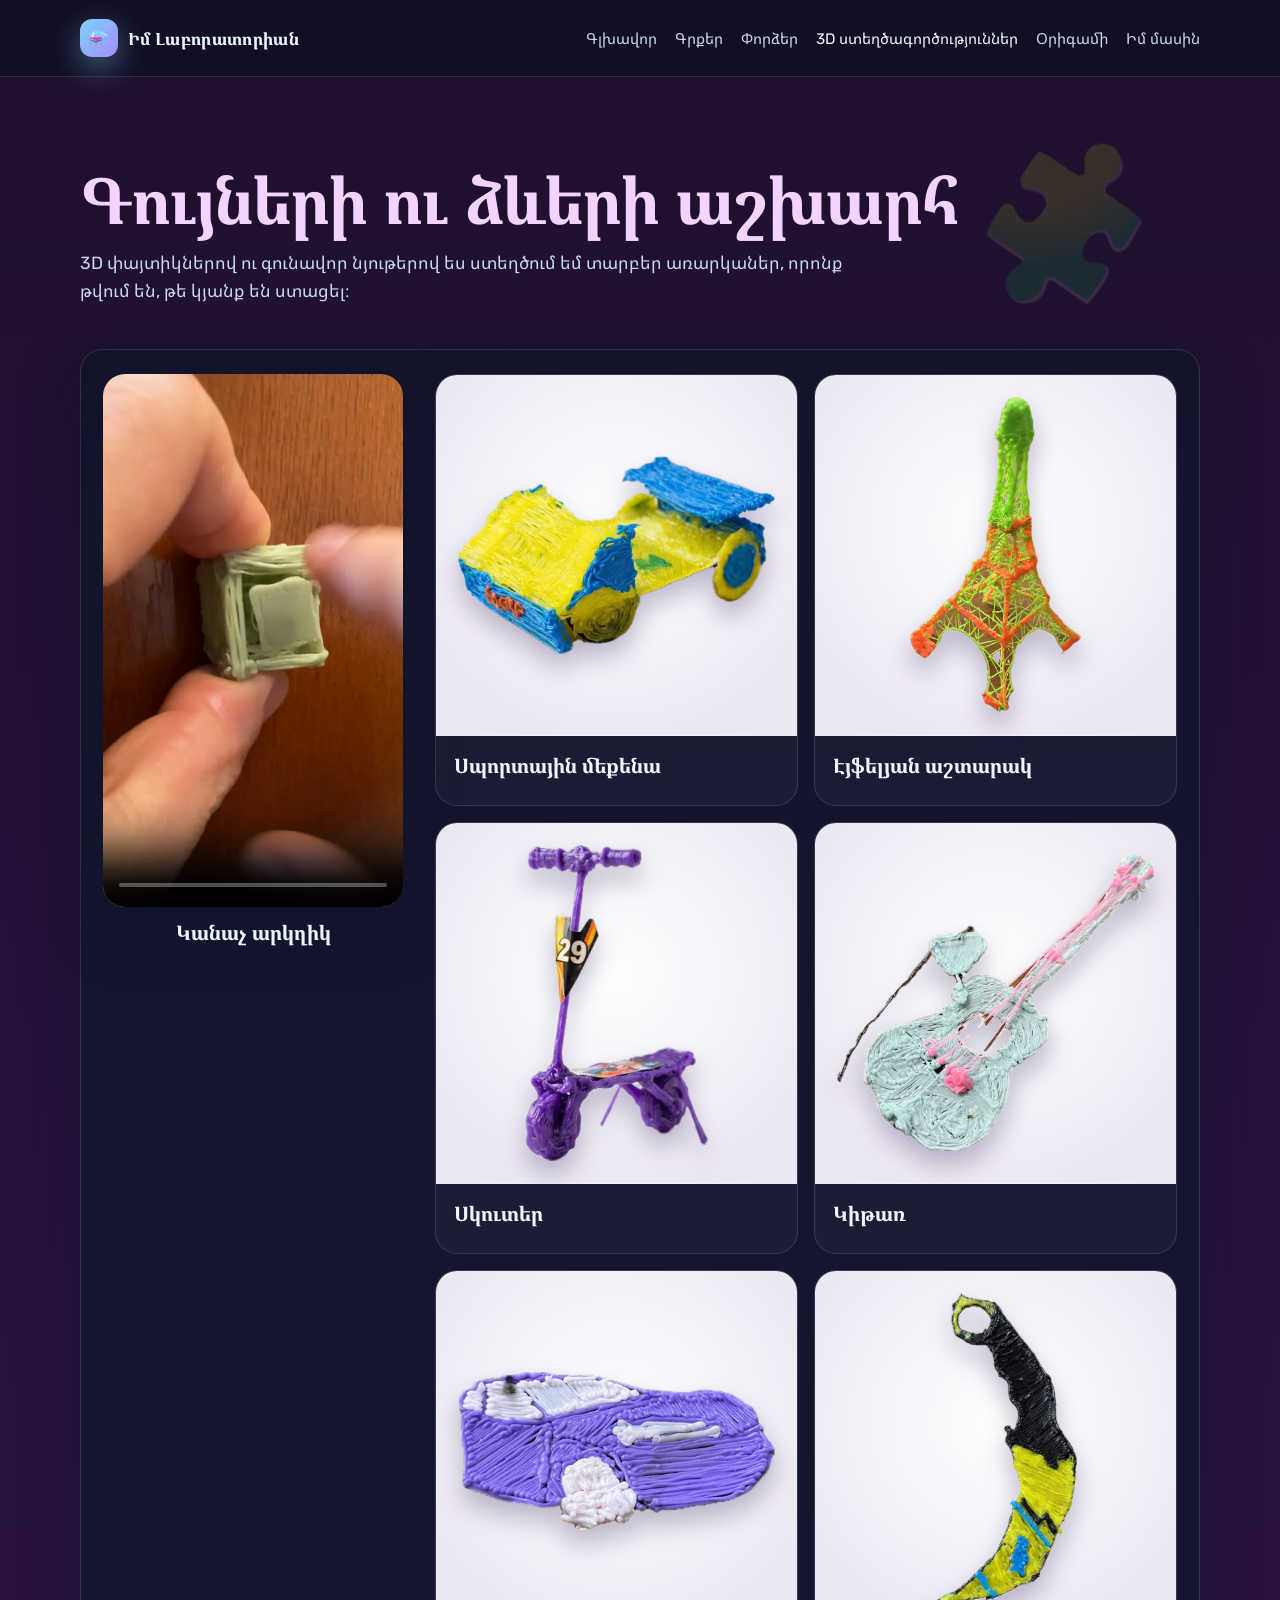
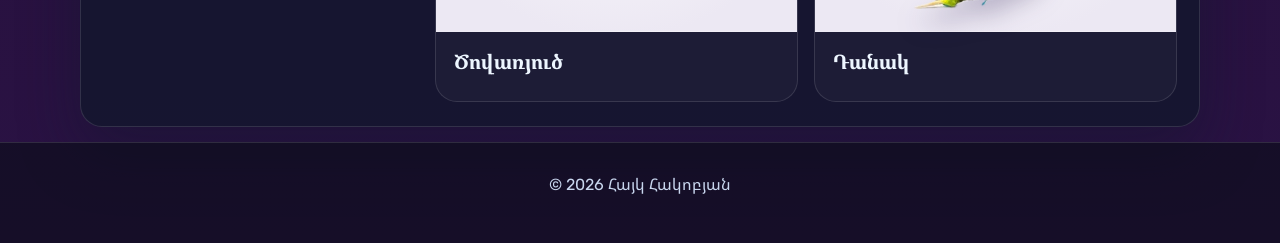
==== commit dec2a269: "Publish Hayk's first 3D creations: six objects and a video - 3D page: a car, the Eiffel Tower, a sco" ====
--- a/pages/3d-creations.html
+++ b/pages/3d-creations.html
@@ -47,31 +47,74 @@
         </p>
       </section>
 
-      <section class="page-hero-block content-panel">
-        <div class="empty-state">
-          <span class="empty-orb" aria-hidden="true"></span>
-          <p class="empty-title">Առաջին 3D ստեղծագործությունը շուտով այստեղ կլինի</p>
-          <p>Հենց պատրաստ լինի, կտեղադրեմ նկարով ու պատմությամբ։</p>
+      <section class="page-hero-block content-panel creations">
+        <figure class="creation-video">
+          <video controls playsinline muted loop preload="none" poster="../assets/images/3d/box-poster.webp" width="720" height="1280" aria-label="Կանաչ արկղիկ՝ պատրաստված 3D գրիչով, տեսանյութ">
+            <source src="../assets/images/3d/box-720.webm" type='video/webm; codecs="av01.0.05M.08"' />
+            <source src="../assets/images/3d/box-720.mp4" type='video/mp4; codecs="avc1.640028"' />
+          </video>
+          <figcaption>
+            <h3>Կանաչ արկղիկ</h3>
+          </figcaption>
+        </figure>
+
+        <div class="gallery-grid creations-grid">
+          <figure class="gallery-item">
+            <div class="gallery-visual on-display">
+              <img src="../assets/images/3d/car-480.webp" srcset="../assets/images/3d/car-480.webp 480w, ../assets/images/3d/car-774.webp 774w" sizes="(max-width: 479px) calc(100vw - 92px), (max-width: 999px) calc(50vw - 70px), 360px" width="774" height="481" alt="Դեղին ու կապույտ սպորտային մեքենա՝ պատրաստված 3D գրիչով" loading="lazy" decoding="async" />
+            </div>
+            <figcaption>
+              <h3>Սպորտային մեքենա</h3>
+            </figcaption>
+          </figure>
+          <figure class="gallery-item">
+            <div class="gallery-visual on-display">
+              <img src="../assets/images/3d/eiffel-480.webp" srcset="../assets/images/3d/eiffel-480.webp 259w, ../assets/images/3d/eiffel-960.webp 517w" sizes="(max-width: 479px) calc(100vw - 92px), (max-width: 999px) calc(50vw - 70px), 360px" width="517" height="960" alt="Կանաչ ու նարնջագույն Էյֆելյան աշտարակ՝ պատրաստված 3D գրիչով" loading="lazy" decoding="async" />
+            </div>
+            <figcaption>
+              <h3>Էյֆելյան աշտարակ</h3>
+            </figcaption>
+          </figure>
+          <figure class="gallery-item">
+            <div class="gallery-visual on-display">
+              <img src="../assets/images/3d/scooter-480.webp" srcset="../assets/images/3d/scooter-480.webp 277w, ../assets/images/3d/scooter-688.webp 396w" sizes="(max-width: 479px) calc(100vw - 92px), (max-width: 999px) calc(50vw - 70px), 360px" width="396" height="688" alt="Մանուշակագույն սկուտեր՝ 29 համարով, պատրաստված 3D գրիչով" loading="lazy" decoding="async" />
+            </div>
+            <figcaption>
+              <h3>Սկուտեր</h3>
+            </figcaption>
+          </figure>
+          <figure class="gallery-item">
+            <div class="gallery-visual on-display">
+              <img src="../assets/images/3d/guitar-480.webp" srcset="../assets/images/3d/guitar-480.webp 480w, ../assets/images/3d/guitar-960.webp 960w" sizes="(max-width: 479px) calc(100vw - 92px), (max-width: 999px) calc(50vw - 70px), 360px" width="960" height="895" alt="Անանուխագույն ու վարդագույն կիթառ՝ պատրաստված 3D գրիչով" loading="lazy" decoding="async" />
+            </div>
+            <figcaption>
+              <h3>Կիթառ</h3>
+            </figcaption>
+          </figure>
+          <figure class="gallery-item">
+            <div class="gallery-visual on-display">
+              <img src="../assets/images/3d/sealion-480.webp" srcset="../assets/images/3d/sealion-480.webp 480w, ../assets/images/3d/sealion-960.webp 960w" sizes="(max-width: 479px) calc(100vw - 92px), (max-width: 999px) calc(50vw - 70px), 360px" width="960" height="479" alt="Մանուշակագույն ու սպիտակ ծովառյուծ՝ պատրաստված 3D գրիչով" loading="lazy" decoding="async" />
+            </div>
+            <figcaption>
+              <h3>Ծովառյուծ</h3>
+            </figcaption>
+          </figure>
+          <figure class="gallery-item">
+            <div class="gallery-visual on-display">
+              <img src="../assets/images/3d/knife-480.webp" srcset="../assets/images/3d/knife-480.webp 247w, ../assets/images/3d/knife-794.webp 408w" sizes="(max-width: 479px) calc(100vw - 92px), (max-width: 999px) calc(50vw - 70px), 360px" width="408" height="794" alt="Դեղին ու սև կոր դանակ՝ պատրաստված 3D գրիչով" loading="lazy" decoding="async" />
+            </div>
+            <figcaption>
+              <h3>Դանակ</h3>
+            </figcaption>
+          </figure>
         </div>
 
         <!--
-          Երբ առաջին աշխատանքը պատրաստ լինի.
-          1. Ջնջիր վերևի empty-state բլոկը։
-          2. Նկարը դիր assets/images/ թղթապանակում։
-          3. Հանիր այս մեկնաբանության սկզբի և վերջի նշանները, որ ներքևի կոդը երևա։
-          Ամեն նոր աշխատանքի համար պատճենիր մեկ <figure>…</figure>։
-
-        <div class="gallery-grid">
-          <figure class="gallery-item">
-            <div class="gallery-visual">
-              <img src="../assets/images/first-3d.jpg" width="1200" height="900" alt="3D ստեղծագործության նկարը" loading="lazy" />
-            </div>
-            <figcaption>
-              <h3>Վերնագիր</h3>
-              <p>Կարճ նկարագրություն՝ ինչ եմ արել և ինչ ստացվեց։</p>
-            </figcaption>
-          </figure>
-        </div>
+          Նոր աշխատանք ավելացնելու համար.
+          Լուսանկար՝ պատճենիր մեկ <figure class="gallery-item">…</figure> և փոխիր նկարն ու վերնագիրը
+          (WebP՝ երկու չափով, assets/images/3d/ թղթապանակում)։
+          Տեսանյութ՝ պատճենիր <figure class="creation-video">…</figure>-ը (WebM AV1 + MP4 H.264, առանց ձայնի)։
+          Բնօրինակները պահվում են ռեպոյից դուրս՝ originals/3d-creations/ թղթապանակում։
         -->
       </section>
     </main>
--- a/css/global.css
+++ b/css/global.css
@@ -66,6 +66,16 @@
   outline-offset: 3px;
 }
 
+/* Text for screen readers and search engines that is not shown on screen */
+.visually-hidden {
+  position: absolute;
+  width: 1px;
+  height: 1px;
+  overflow: hidden;
+  clip-path: inset(50%);
+  white-space: nowrap;
+}
+
 .container {
   width: min(1120px, calc(100% - 32px));
   margin: 0 auto;
@@ -293,6 +303,113 @@
   box-shadow: var(--shadow);
 }
 
+/* A book's cover artwork (home page, book page): book-like corners, a light spine edge and a soft shadow */
+.cover-art {
+  display: block;
+  justify-self: center;
+  width: min(100%, 300px);
+}
+
+.cover-art img {
+  width: 100%;
+  height: auto;
+  border-left: 3px solid rgba(255, 255, 255, 0.22);
+  border-radius: 5px 16px 16px 5px;
+  box-shadow: 0 24px 50px rgba(15, 23, 42, 0.6);
+  transition: transform 0.3s ease;
+}
+
+.cover-art figcaption {
+  margin-top: 16px;
+  color: var(--muted);
+  font-family: var(--font-display);
+  font-size: 1.05rem;
+  font-weight: 600;
+  text-align: center;
+}
+
+@media (hover: hover) {
+  a.cover-art:hover img {
+    transform: translateY(-4px) rotate(-1deg);
+  }
+}
+
+/* Drawn book cover, for books that have no cover artwork yet: spine on the left, title, author at the bottom */
+.book-cover {
+  position: relative;
+  container-type: inline-size;
+  display: flex;
+  flex-direction: column;
+  justify-content: space-between;
+  gap: 16px;
+  justify-self: center;
+  width: min(100%, 300px);
+  aspect-ratio: 3 / 4;
+  padding: 28px 24px 24px 40px;
+  border: 1px solid rgba(255, 255, 255, 0.18);
+  border-radius: 6px 20px 20px 6px;
+  background: linear-gradient(135deg, rgba(167, 139, 250, 0.92), rgba(59, 130, 246, 0.8), rgba(15, 23, 42, 0.8));
+  box-shadow:
+    inset 14px 0 0 rgba(15, 23, 42, 0.28),
+    inset 16px 0 0 rgba(255, 255, 255, 0.14),
+    0 24px 50px rgba(15, 23, 42, 0.55);
+  overflow: hidden;
+}
+
+.cover-heading {
+  position: relative;
+  z-index: 1;
+  display: flex;
+  flex-direction: column;
+  gap: 10px;
+}
+
+.cover-part {
+  display: inline-flex;
+  align-items: center;
+  gap: 8px;
+  color: #fde68a;
+  font-family: var(--font-display);
+  font-size: 1rem;
+  font-weight: 700;
+}
+
+.cover-part::before {
+  content: '';
+  width: 18px;
+  height: 2px;
+  border-radius: 2px;
+  background: currentColor;
+}
+
+.book-cover::before {
+  content: '';
+  position: absolute;
+  inset: 0;
+  background: linear-gradient(45deg, transparent 30%, rgba(255, 255, 255, 0.1) 50%, transparent 70%);
+  pointer-events: none;
+}
+
+.cover-author {
+  position: relative;
+  z-index: 1;
+  color: rgba(255, 255, 255, 0.85);
+  font-size: 0.95rem;
+  font-weight: 500;
+}
+
+.book-cover .cover-title {
+  position: relative;
+  z-index: 1;
+  font-size: clamp(1.6rem, 1.2rem + 1.6vw, 2.1rem);
+  /* Sized from the cover's width so the longest word («Արկածասեր») always fits whole */
+  font-size: clamp(1.1rem, 14cqi, 2.1rem);
+  font-weight: 800;
+  line-height: 1.15;
+  overflow-wrap: normal;
+  word-break: keep-all;
+}
+
 /* Gallery: 1 column on phones, 2 on tablets, 3 on wide screens */
 .gallery-grid {
   display: grid;
@@ -329,6 +446,17 @@
   min-height: 0;
 }
 
+/* A book cover in a gallery card is shown whole, standing like a book */
+.gallery-visual .gallery-cover {
+  width: auto;
+  height: 230px;
+  aspect-ratio: 765 / 1024;
+  margin: 24px auto;
+  object-fit: contain;
+  border-radius: 4px 10px 10px 4px;
+  box-shadow: 0 14px 30px rgba(0, 0, 0, 0.45);
+}
+
 .gallery-item figcaption {
   padding: 18px 18px 20px;
 }
@@ -372,6 +500,10 @@
 .gallery-item p {
   color: var(--muted);
   line-height: 1.6;
+}
+
+.gallery-action {
+  margin-top: 16px;
 }
 
 @media (hover: hover) {
@@ -513,6 +645,15 @@
     padding: 24px 0 32px;
     font-size: 0.9rem;
   }
+
+  .book-cover {
+    width: min(100%, 230px);
+    padding: 22px 18px 18px 32px;
+  }
+
+  .cover-art {
+    width: min(100%, 230px);
+  }
 }
 
 @media (prefers-reduced-motion: reduce) {
--- a/css/pages.css
+++ b/css/pages.css
@@ -149,20 +149,6 @@
   width: 100%;
   height: auto;
   border-radius: 19px;
-}
-
-.photo-badge {
-  position: absolute;
-  top: 16px;
-  left: 16px;
-  padding: 7px 11px;
-  border: 1px solid rgba(255, 255, 255, 0.16);
-  border-radius: 999px;
-  background: rgba(12, 16, 30, 0.78);
-  -webkit-backdrop-filter: blur(8px);
-  backdrop-filter: blur(8px);
-  font-size: 0.8rem;
-  font-weight: 700;
 }
 
 .profile-photo figcaption {
@@ -297,3 +283,249 @@
     padding: 14px;
   }
 }
+
+/* Book reading page */
+.reader {
+  padding-top: 40px;
+}
+
+.book-intro {
+  display: flex;
+  justify-content: center;
+  padding: 8px 0 52px;
+}
+
+.reader .cover-art {
+  width: min(100%, 280px);
+}
+
+.story {
+  max-width: 680px;
+  margin: 0 auto;
+  color: #e6eefb;
+  font-family: var(--font-display);
+  font-size: clamp(1.1rem, 1rem + 0.4vw, 1.25rem);
+  font-weight: 400;
+  line-height: 1.9;
+}
+
+.story p + p {
+  margin-top: 1em;
+}
+
+.story-page + .story-page {
+  position: relative;
+  margin-top: 56px;
+  padding-top: 56px;
+}
+
+/* Between pages: three small orbs in the site's colours instead of page numbers */
+.story-page + .story-page::before {
+  content: '';
+  position: absolute;
+  top: 0;
+  left: 50%;
+  width: 62px;
+  height: 10px;
+  translate: -50% -50%;
+  background:
+    radial-gradient(circle, var(--accent) 0 3px, transparent 4px) left center / 10px 10px no-repeat,
+    radial-gradient(circle, var(--accent-2) 0 3px, transparent 4px) center / 10px 10px no-repeat,
+    radial-gradient(circle, var(--accent-3) 0 3px, transparent 4px) right center / 10px 10px no-repeat;
+}
+
+/* A large first letter opens the story */
+.story-page:first-child p:first-of-type::first-letter {
+  float: left;
+  margin: 0.1em 0.12em 0 0;
+  color: var(--accent-2);
+  font-size: 3.4em;
+  font-weight: 800;
+  line-height: 0.8;
+}
+
+/* Hayk's pictures: a little wider than the text on big screens */
+.story-figure {
+  width: min(calc(100vw - 32px), 820px);
+  margin: 32px 0 32px 50%;
+  translate: -50% 0;
+}
+
+.story-figure img {
+  width: 100%;
+  height: auto;
+  border: 1px solid var(--border);
+  border-radius: 18px;
+  background: rgba(255, 255, 255, 0.04);
+  box-shadow: var(--shadow);
+}
+
+.story-end {
+  max-width: 680px;
+  margin: 72px auto 0;
+  text-align: center;
+}
+
+.story-end-mark {
+  margin-bottom: 24px;
+  color: var(--accent-3);
+  font-family: var(--font-display);
+  font-size: 1.7rem;
+  font-weight: 700;
+}
+
+.story-end-note {
+  margin: -12px 0 28px;
+  color: var(--muted);
+  font-size: 1rem;
+}
+
+.story-end-actions {
+  display: flex;
+  flex-wrap: wrap;
+  justify-content: center;
+  gap: 12px;
+}
+
+/* Thin line under the top bar that fills up while reading */
+.reading-progress {
+  position: absolute;
+  right: 0;
+  bottom: -1px;
+  left: 0;
+  height: 3px;
+  background: linear-gradient(90deg, var(--accent), var(--accent-2), var(--accent-3));
+  transform: scaleX(0);
+  transform-origin: left center;
+}
+
+@supports not (animation-timeline: scroll()) {
+  .reading-progress {
+    display: none;
+  }
+}
+
+@media (max-width: 599.98px) {
+  .reader {
+    padding-top: 24px;
+  }
+
+  .book-intro {
+    padding-bottom: 36px;
+  }
+
+  .reader .cover-art {
+    width: min(100%, 220px);
+  }
+
+  .story-page + .story-page {
+    margin-top: 40px;
+    padding-top: 40px;
+  }
+
+  .story-figure {
+    margin: 24px 0 24px 50%;
+  }
+
+  .story-figure img {
+    border-radius: 14px;
+  }
+
+  .story-end-actions .button {
+    flex: 1 1 100%;
+  }
+}
+
+/* 3D creations: the upright video sits above the objects on narrow screens and beside them on wide ones */
+.creations {
+  display: grid;
+  gap: 28px;
+}
+
+.creation-video {
+  justify-self: center;
+  width: min(100%, 300px);
+}
+
+.creation-video video {
+  display: block;
+  width: 100%;
+  height: auto;
+  aspect-ratio: 9 / 16;
+  border-radius: 22px;
+  background: #000;
+  box-shadow: var(--shadow);
+}
+
+.creation-video figcaption {
+  margin-top: 14px;
+  text-align: center;
+}
+
+.creation-video h3 {
+  font-size: 1.25rem;
+}
+
+.gallery-grid.creations-grid {
+  grid-template-columns: minmax(0, 1fr);
+  gap: 16px;
+}
+
+/* Each creation is cut out of its photo and stands whole on a light display surface with a soft shadow */
+.gallery-item .gallery-visual.on-display {
+  aspect-ratio: 1;
+  padding: 22px;
+  background: radial-gradient(circle at 50% 42%, #ffffff 0%, #ece8f3 78%);
+}
+
+.gallery-visual.on-display img {
+  width: 100%;
+  height: 100%;
+  aspect-ratio: auto;
+  object-fit: contain;
+  filter: drop-shadow(0 14px 12px rgba(40, 24, 80, 0.28));
+  transition: transform 0.3s ease;
+}
+
+@media (hover: hover) {
+  .gallery-item:hover .gallery-visual.on-display {
+    transform: none;
+    filter: none;
+  }
+
+  /* Like turning a figurine in your hand */
+  .gallery-item:hover .gallery-visual.on-display img {
+    transform: scale(1.06) rotate(-3deg);
+  }
+}
+
+@media (max-width: 599.98px) {
+  .creation-video {
+    width: min(100%, 240px);
+  }
+}
+
+@media (min-width: 480px) {
+  .gallery-grid.creations-grid {
+    grid-template-columns: repeat(2, minmax(0, 1fr));
+  }
+}
+
+@media (min-width: 700px) and (max-width: 999.98px) {
+  .gallery-grid.creations-grid {
+    grid-template-columns: repeat(3, minmax(0, 1fr));
+  }
+}
+
+@media (min-width: 1000px) {
+  .creations {
+    grid-template-columns: 300px minmax(0, 1fr);
+    align-items: start;
+    gap: 32px;
+  }
+
+  .creation-video {
+    position: sticky;
+    top: calc(var(--topbar-height) + 24px);
+  }
+}
--- a/css/animations.css
+++ b/css/animations.css
@@ -169,10 +169,6 @@
 
 .photo-frame {
   animation: glow 3s ease-in-out infinite;
-}
-
-.photo-badge {
-  animation: float 4s ease-in-out infinite;
 }
 
 .timeline li::before {
@@ -220,3 +216,29 @@
     animation-name: slideInUp;
   }
 }
+
+/* Book reading page: progress line and pictures that appear while scrolling */
+@keyframes reading-progress {
+  to {
+    transform: scaleX(1);
+  }
+}
+
+@supports (animation-timeline: scroll()) {
+  .reading-progress {
+    animation: reading-progress linear both;
+    animation-timeline: scroll(root);
+  }
+
+  .story-figure {
+    animation: scaleIn linear both;
+    animation-timeline: view();
+    animation-range: entry 0% entry 60%;
+  }
+}
+
+@media (prefers-reduced-motion: reduce) {
+  .story-figure {
+    animation: none !important;
+  }
+}
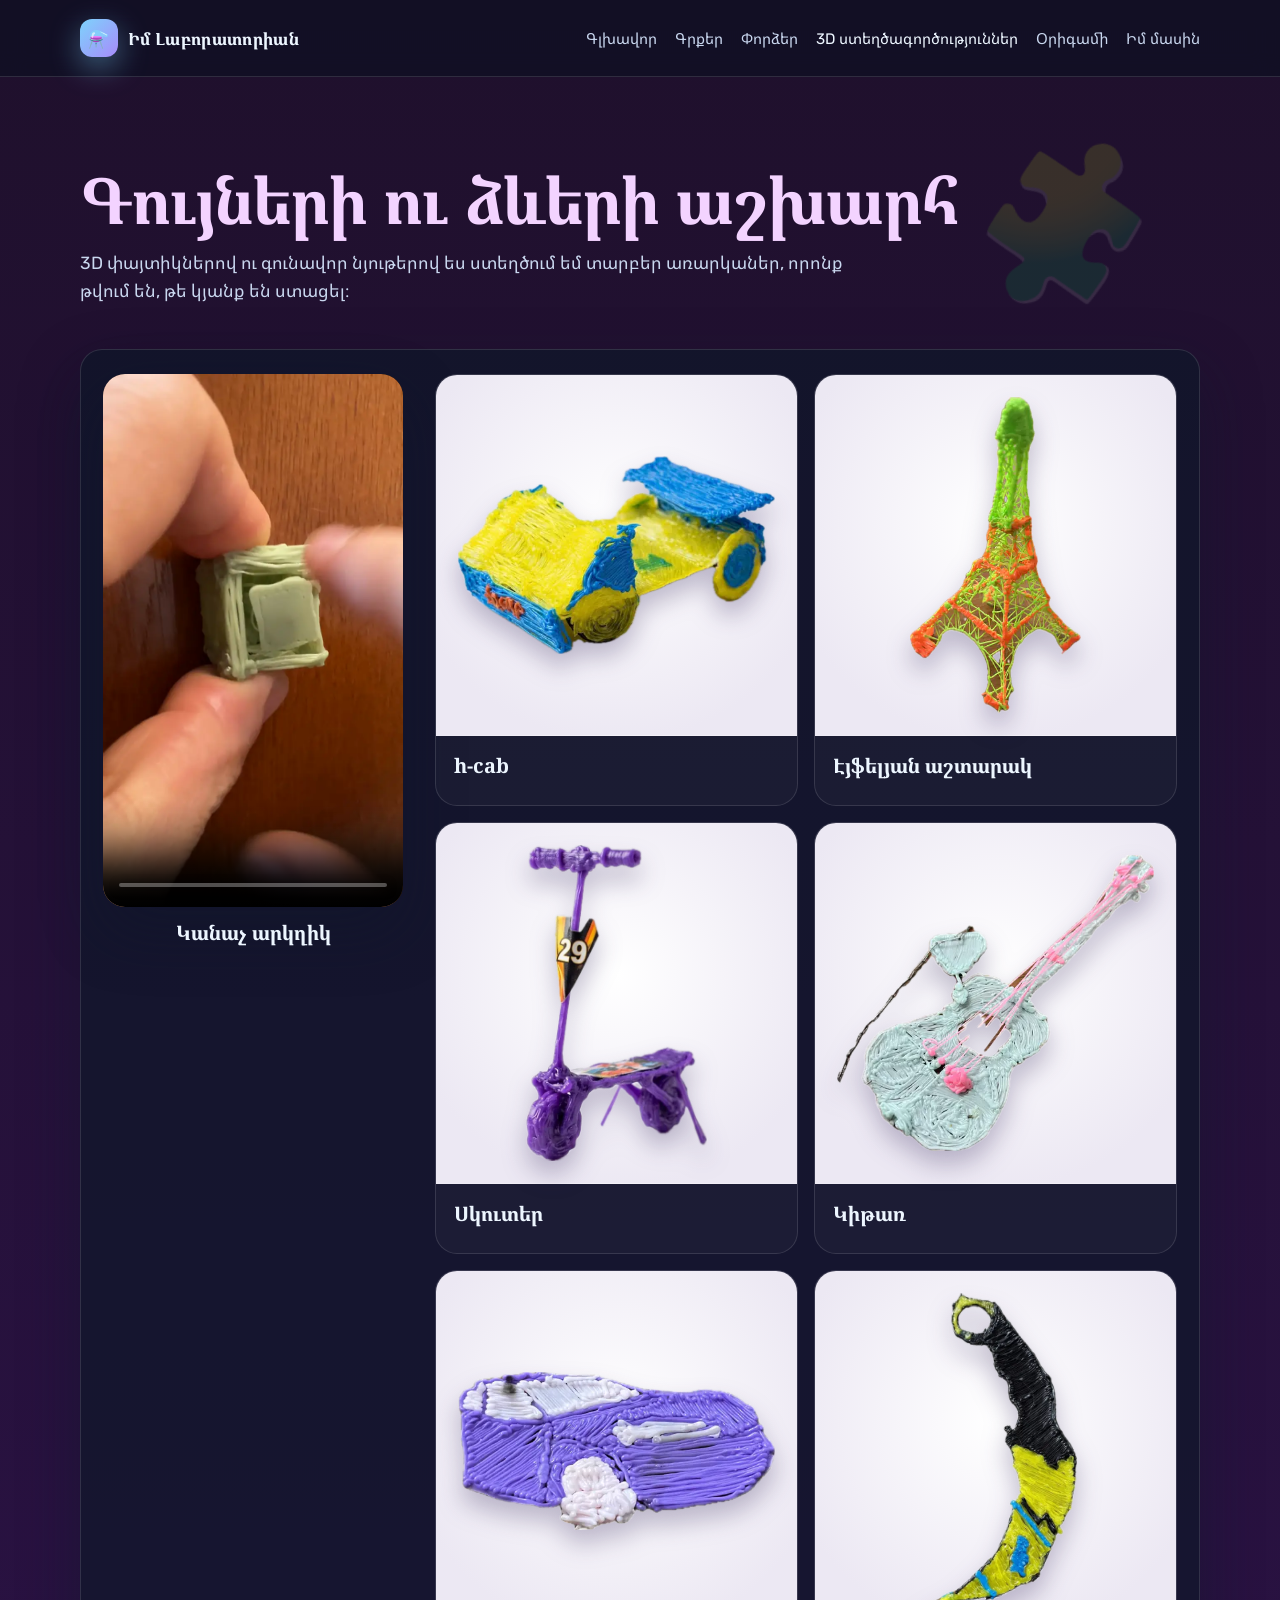
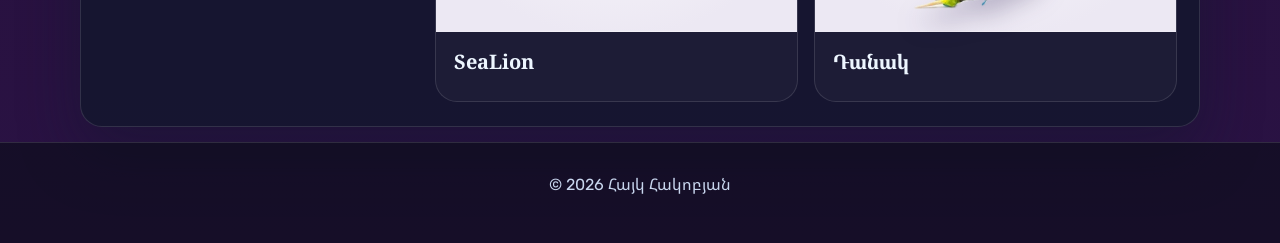
==== commit 7d683a45: "Add GoatCounter visitor counts and use Hayk's names for two 3D creations - Load the GoatCounter scri" ====
--- a/pages/3d-creations.html
+++ b/pages/3d-creations.html
@@ -61,10 +61,10 @@
         <div class="gallery-grid creations-grid">
           <figure class="gallery-item">
             <div class="gallery-visual on-display">
-              <img src="../assets/images/3d/car-480.webp" srcset="../assets/images/3d/car-480.webp 480w, ../assets/images/3d/car-774.webp 774w" sizes="(max-width: 479px) calc(100vw - 92px), (max-width: 999px) calc(50vw - 70px), 360px" width="774" height="481" alt="Դեղին ու կապույտ սպորտային մեքենա՝ պատրաստված 3D գրիչով" loading="lazy" decoding="async" />
+              <img src="../assets/images/3d/car-480.webp" srcset="../assets/images/3d/car-480.webp 480w, ../assets/images/3d/car-774.webp 774w" sizes="(max-width: 479px) calc(100vw - 92px), (max-width: 999px) calc(50vw - 70px), 360px" width="774" height="481" alt="h-cab՝ դեղին ու կապույտ մեքենա, պատրաստված 3D գրիչով" loading="lazy" decoding="async" />
             </div>
             <figcaption>
-              <h3>Սպորտային մեքենա</h3>
+              <h3>h-cab</h3>
             </figcaption>
           </figure>
           <figure class="gallery-item">
@@ -93,10 +93,10 @@
           </figure>
           <figure class="gallery-item">
             <div class="gallery-visual on-display">
-              <img src="../assets/images/3d/sealion-480.webp" srcset="../assets/images/3d/sealion-480.webp 480w, ../assets/images/3d/sealion-960.webp 960w" sizes="(max-width: 479px) calc(100vw - 92px), (max-width: 999px) calc(50vw - 70px), 360px" width="960" height="479" alt="Մանուշակագույն ու սպիտակ ծովառյուծ՝ պատրաստված 3D գրիչով" loading="lazy" decoding="async" />
+              <img src="../assets/images/3d/sealion-480.webp" srcset="../assets/images/3d/sealion-480.webp 480w, ../assets/images/3d/sealion-960.webp 960w" sizes="(max-width: 479px) calc(100vw - 92px), (max-width: 999px) calc(50vw - 70px), 360px" width="960" height="479" alt="SeaLion՝ մանուշակագույն ու սպիտակ ծովառյուծ, պատրաստված 3D գրիչով" loading="lazy" decoding="async" />
             </div>
             <figcaption>
-              <h3>Ծովառյուծ</h3>
+              <h3>SeaLion</h3>
             </figcaption>
           </figure>
           <figure class="gallery-item">
@@ -124,5 +124,7 @@
         <p>© 2026 Հայկ Հակոբյան</p>
       </div>
     </footer>
+    <!-- Visitor counts (GoatCounter: no cookies, no personal data). Dashboard: https://h2spark.goatcounter.com -->
+    <script data-goatcounter="https://h2spark.goatcounter.com/count" async src="https://gc.zgo.at/count.js"></script>
   </body>
 </html>
